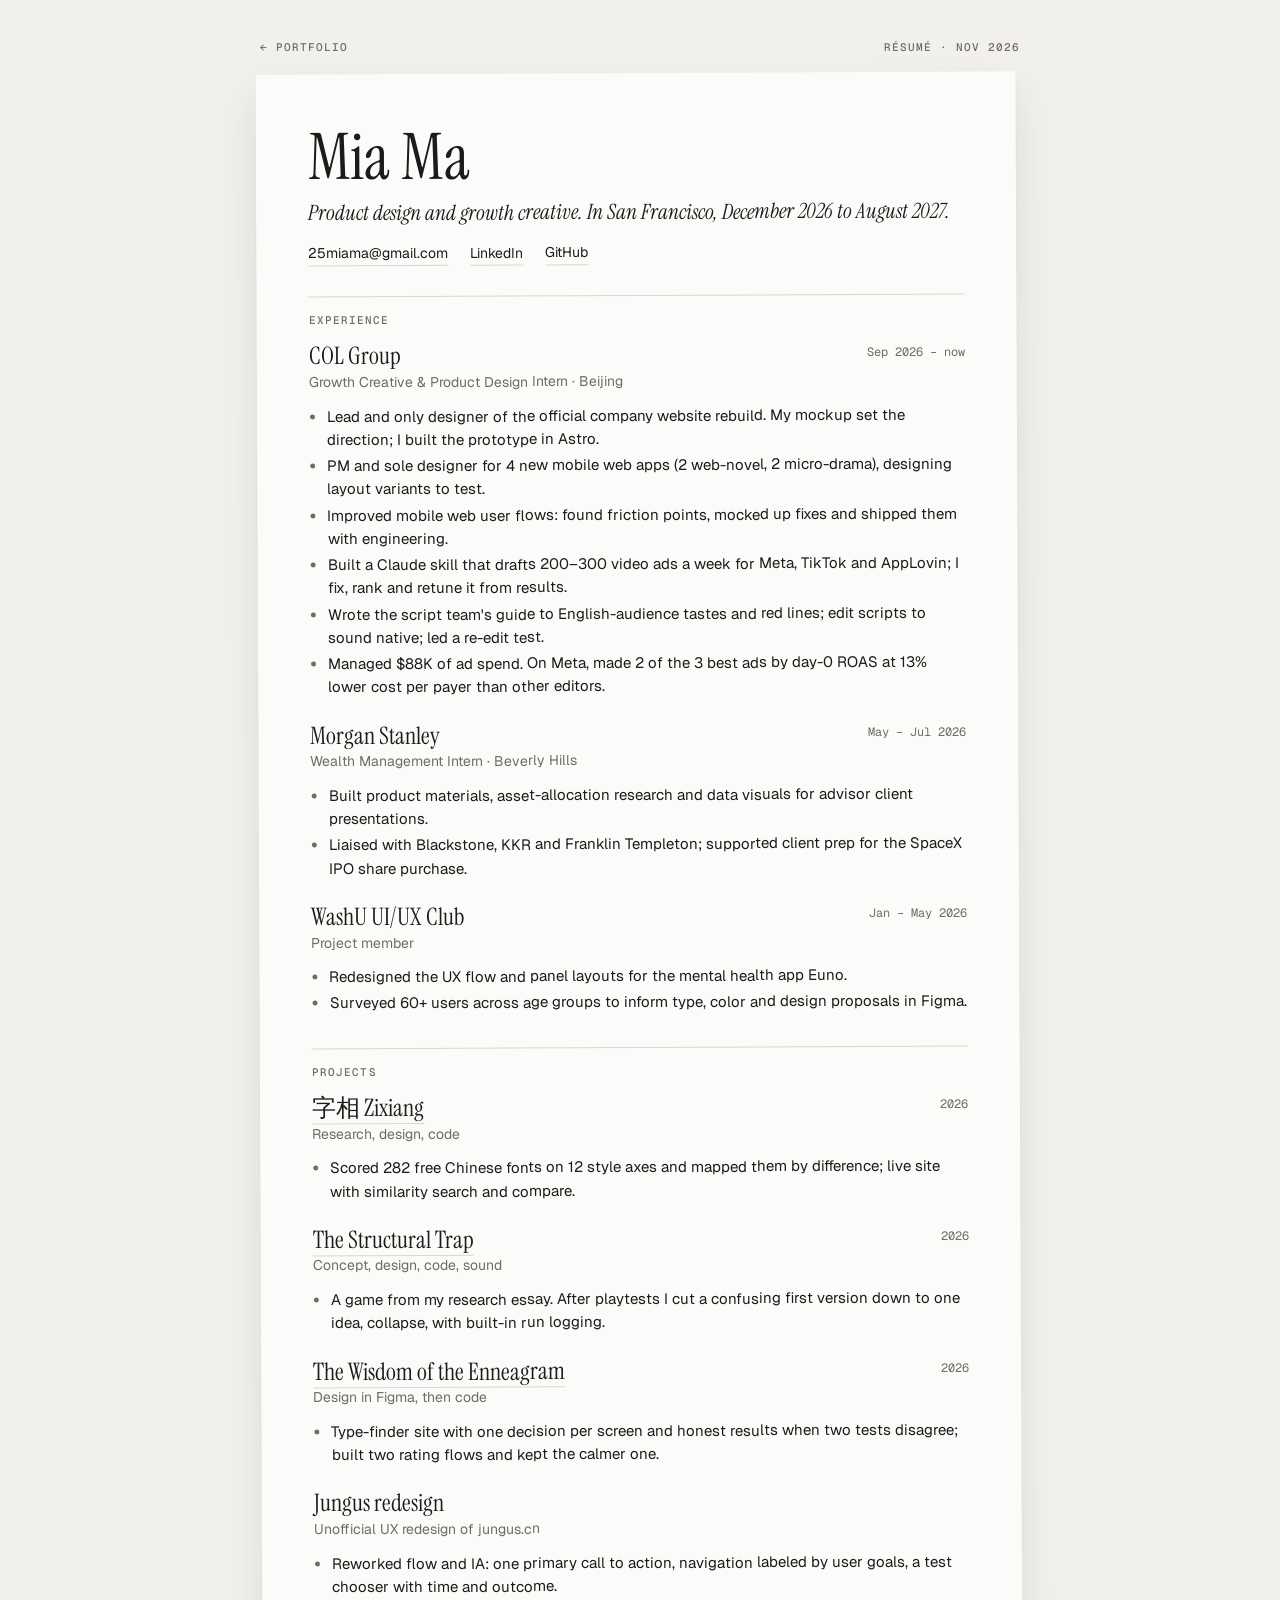
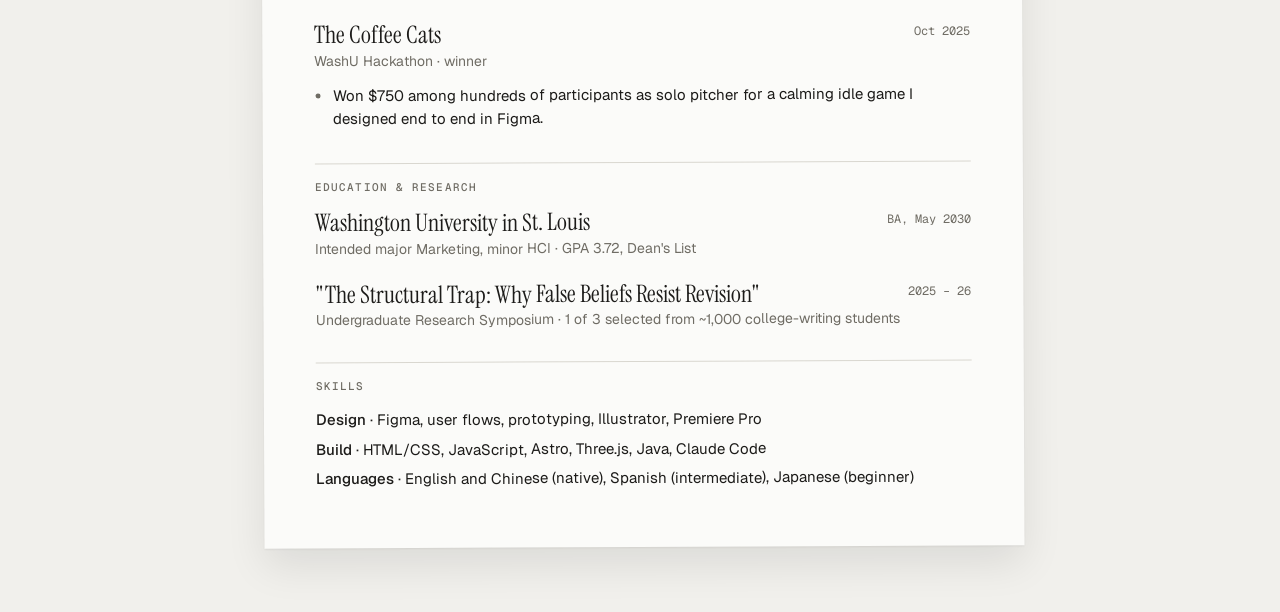
==== resume.html @ 8ecbd0fc "Add email, LinkedIn and a résumé page Co-Authored-By: Claude Opus 5.5 <noreply@anthropic.com> Claude" ====
<!doctype html>
<html lang="en">
<head>
<meta charset="utf-8">
<meta name="viewport" content="width=device-width, initial-scale=1, viewport-fit=cover">
<title>Mia Ma · Résumé</title>
<meta name="description" content="Mia Ma: product design, growth creative and web projects.">
<meta name="theme-color" content="#f1f0ec">
<link rel="icon" href="favicon.svg" type="image/svg+xml">
<link rel="preconnect" href="https://fonts.googleapis.com">
<link rel="preconnect" href="https://fonts.gstatic.com" crossorigin>
<link rel="stylesheet" href="https://fonts.googleapis.com/css2?family=Instrument+Serif:ital@0;1&family=Geist:wght@400;500&family=Geist+Mono:wght@400;500&display=swap">
<style>
/* A single print laid on the same table as the portfolio: one column, quiet, easy to scan. */
:root{
  --paper:#f1f0ec; --print:#fbfbf9; --ink:#1c1b19; --soft:#6f6c64; --hair:#d9d7d0;
  --serif:"Instrument Serif",Georgia,serif; --sans:"Geist",system-ui,-apple-system,sans-serif; --mono:"Geist Mono",ui-monospace,Menlo,monospace;
  color-scheme:light;
}
*{box-sizing:border-box}
body{margin:0;background:var(--paper);color:var(--ink);font:15px/1.55 var(--sans);-webkit-font-smoothing:antialiased;
  padding-block:40px 64px;padding-left:max(16px,env(safe-area-inset-left,0px));padding-right:max(16px,env(safe-area-inset-right,0px))}
a{color:inherit;text-decoration:none;border-bottom:1px solid var(--hair)}
a:hover{border-color:var(--ink)}
:focus-visible{outline:2px solid var(--ink);outline-offset:3px}
.mono{font:500 11px/1.4 var(--mono);letter-spacing:.09em;text-transform:uppercase;color:var(--soft)}
.top{max-width:760px;margin:0 auto 18px;display:flex;justify-content:space-between;gap:12px}
.top a{border:0}
.sheet{max-width:760px;margin:0 auto;background:var(--print);padding:clamp(22px,5vw,52px);transform:rotate(-.25deg);
  box-shadow:0 1px 2px rgba(0,0,0,.06),0 18px 40px rgba(0,0,0,.09)}
header h1{font:400 clamp(44px,8vw,64px)/1 var(--serif);margin:0 0 10px}
header .what{font:italic 400 21px/1.3 var(--serif);margin:0 0 16px;text-wrap:balance}
.contact{display:flex;flex-wrap:wrap;gap:6px 22px;font-size:14px}
section{border-top:1px solid var(--hair);margin-top:30px;padding-top:16px}
section>h2{font:500 11px/1.4 var(--mono);letter-spacing:.1em;text-transform:uppercase;color:var(--soft);margin:0 0 14px}
.item{display:grid;grid-template-columns:1fr auto;gap:2px 16px;margin-bottom:20px}
.item:last-child{margin-bottom:0}
.item h3{font:400 24px/1.15 var(--serif);margin:0;min-width:0}
.item .when{font:400 12px/2 var(--mono);color:var(--soft);white-space:nowrap;font-variant-numeric:tabular-nums}
.item .role{grid-column:1/-1;color:var(--soft);font-size:14px}
.item ul{grid-column:1/-1;margin:6px 0 0;padding-left:18px}
.item li{margin:3px 0}
.item li::marker{color:var(--soft)}
.skills p{margin:0 0 6px}
.skills b{font-weight:500}
@media (max-width:520px){.item{grid-template-columns:1fr}.item .when{line-height:1.4}}
</style>
</head>
<body>
<nav class="top"><a class="mono" href="index.html">← Portfolio</a><span class="mono">Résumé · Nov 2026</span></nav>
<article class="sheet">
  <header>
    <h1>Mia Ma</h1>
    <p class="what">Product design and growth creative. In San Francisco, December 2026 to August 2027.</p>
    <div class="contact">
      <a href="mailto:25miama@gmail.com">25miama@gmail.com</a>
      <a href="https://www.linkedin.com/in/miayma/" target="_blank" rel="noopener">LinkedIn</a>
      <a href="https://github.com/potatates" target="_blank" rel="noopener">GitHub</a>
    </div>
  </header>

  <section>
    <h2>Experience</h2>
    <div class="item">
      <h3>COL Group</h3><span class="when">Sep 2026 – now</span>
      <div class="role">Growth Creative &amp; Product Design Intern · Beijing</div>
      <ul>
        <li>Lead and only designer of the official company website rebuild. My mockup set the direction; I built the prototype in Astro.</li>
        <li>PM and sole designer for 4 new mobile web apps (2 web-novel, 2 micro-drama), designing layout variants to test.</li>
        <li>Improved mobile web user flows: found friction points, mocked up fixes and shipped them with engineering.</li>
        <li>Built a Claude skill that drafts 200–300 video ads a week for Meta, TikTok and AppLovin; I fix, rank and retune it from results.</li>
        <li>Wrote the script team's guide to English-audience tastes and red lines; edit scripts to sound native; led a re-edit test.</li>
        <li>Managed $88K of ad spend. On Meta, made 2 of the 3 best ads by day-0 ROAS at 13% lower cost per payer than other editors.</li>
      </ul>
    </div>
    <div class="item">
      <h3>Morgan Stanley</h3><span class="when">May – Jul 2026</span>
      <div class="role">Wealth Management Intern · Beverly Hills</div>
      <ul>
        <li>Built product materials, asset-allocation research and data visuals for advisor client presentations.</li>
        <li>Liaised with Blackstone, KKR and Franklin Templeton; supported client prep for the SpaceX IPO share purchase.</li>
      </ul>
    </div>
    <div class="item">
      <h3>WashU UI/UX Club</h3><span class="when">Jan – May 2026</span>
      <div class="role">Project member</div>
      <ul>
        <li>Redesigned the UX flow and panel layouts for the mental health app Euno.</li>
        <li>Surveyed 60+ users across age groups to inform type, color and design proposals in Figma.</li>
      </ul>
    </div>
  </section>

  <section>
    <h2>Projects</h2>
    <div class="item">
      <h3><a href="https://zixiangfont.com" target="_blank" rel="noopener">字相 Zixiang</a></h3><span class="when">2026</span>
      <div class="role">Research, design, code</div>
      <ul><li>Scored 282 free Chinese fonts on 12 style axes and mapped them by difference; live site with similarity search and compare.</li></ul>
    </div>
    <div class="item">
      <h3><a href="https://potatates.github.io/structural-trap/" target="_blank" rel="noopener">The Structural Trap</a></h3><span class="when">2026</span>
      <div class="role">Concept, design, code, sound</div>
      <ul><li>A game from my research essay. After playtests I cut a confusing first version down to one idea, collapse, with built-in run logging.</li></ul>
    </div>
    <div class="item">
      <h3><a href="https://potatates.github.io/enneagram/" target="_blank" rel="noopener">The Wisdom of the Enneagram</a></h3><span class="when">2026</span>
      <div class="role">Design in Figma, then code</div>
      <ul><li>Type-finder site with one decision per screen and honest results when two tests disagree; built two rating flows and kept the calmer one.</li></ul>
    </div>
    <div class="item">
      <h3>Jungus redesign</h3><span class="when"></span>
      <div class="role">Unofficial UX redesign of jungus.cn</div>
      <ul><li>Reworked flow and IA: one primary call to action, navigation labeled by user goals, a test chooser with time and outcome.</li></ul>
    </div>
    <div class="item">
      <h3>The Coffee Cats</h3><span class="when">Oct 2025</span>
      <div class="role">WashU Hackathon · winner</div>
      <ul><li>Won $750 among hundreds of participants as solo pitcher for a calming idle game I designed end to end in Figma.</li></ul>
    </div>
  </section>

  <section>
    <h2>Education &amp; research</h2>
    <div class="item">
      <h3>Washington University in St. Louis</h3><span class="when">BA, May 2030</span>
      <div class="role">Intended major Marketing, minor HCI · GPA 3.72, Dean's List</div>
    </div>
    <div class="item">
      <h3>"The Structural Trap: Why False Beliefs Resist Revision"</h3><span class="when">2025 – 26</span>
      <div class="role">Undergraduate Research Symposium · 1 of 3 selected from ~1,000 college-writing students</div>
    </div>
  </section>

  <section class="skills">
    <h2>Skills</h2>
    <p><b>Design</b> · Figma, user flows, prototyping, Illustrator, Premiere Pro</p>
    <p><b>Build</b> · HTML/CSS, JavaScript, Astro, Three.js, Java, Claude Code</p>
    <p><b>Languages</b> · English and Chinese (native), Spanish (intermediate), Japanese (beginner)</p>
  </section>
</article>
</body>
</html>
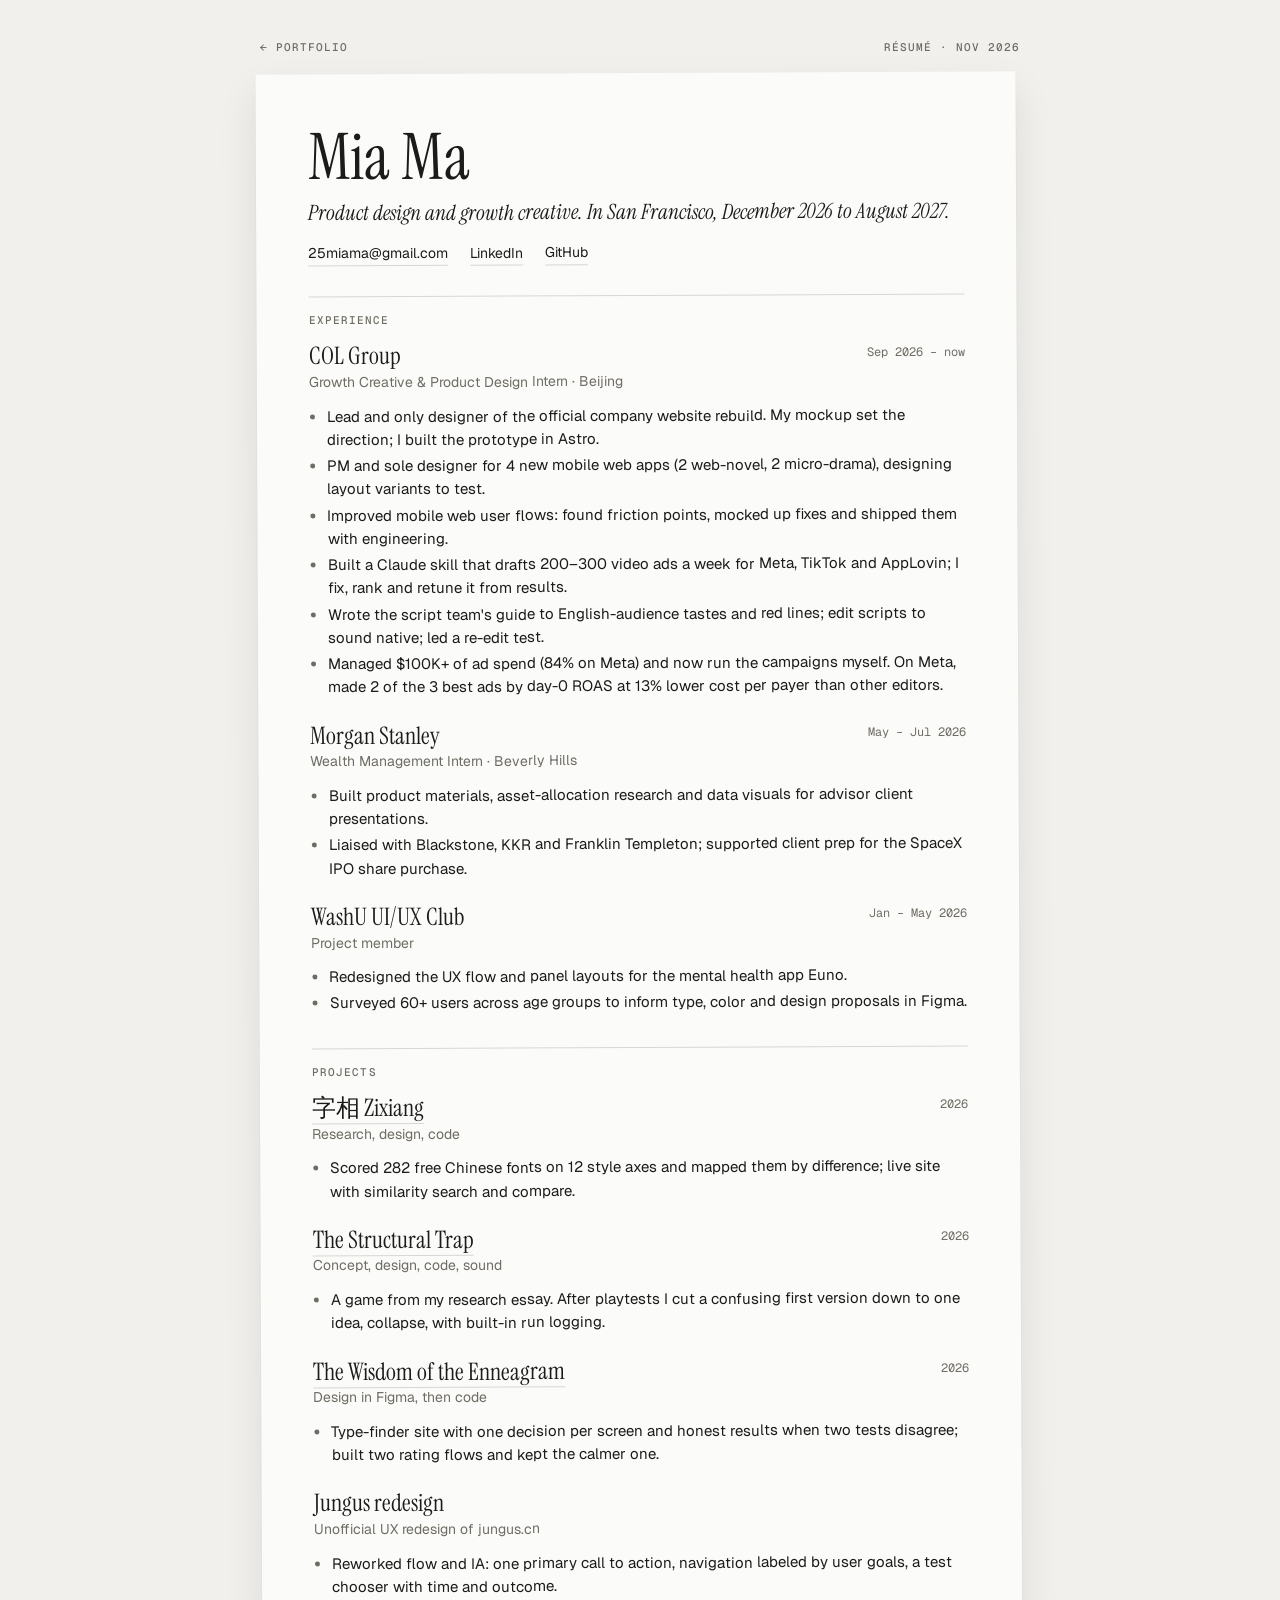
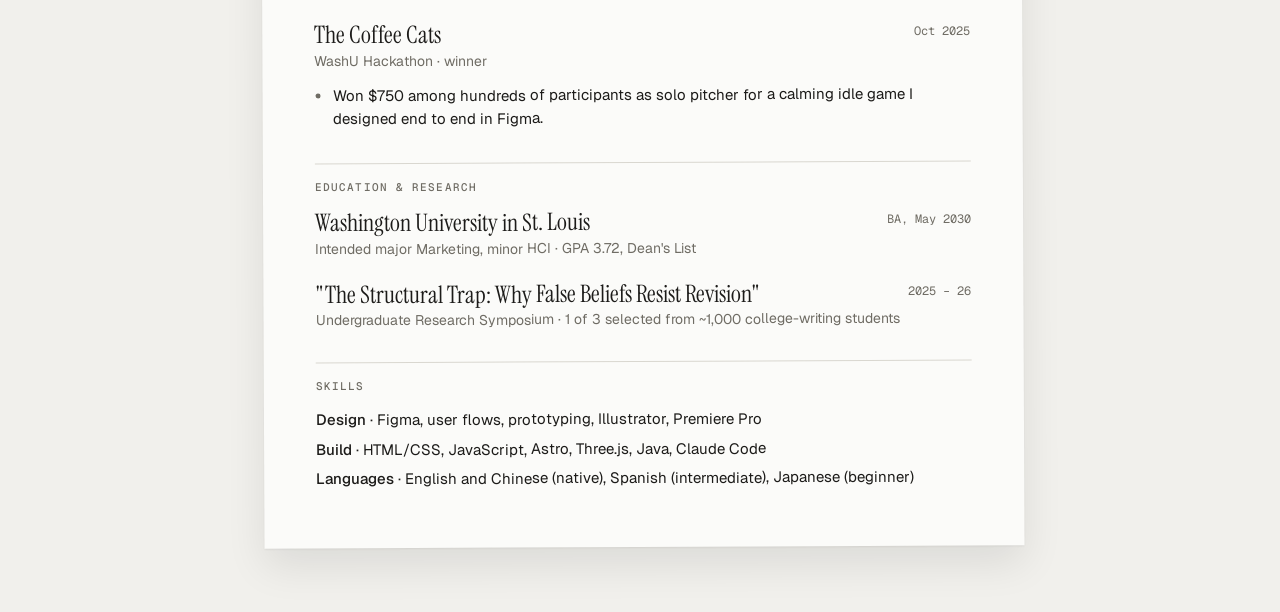
==== commit 31376ea2: "Résumé page: update ad spend to $100K+ (84% Meta), now running campaigns Co-Authored-By: Claude Opus" ====
--- a/resume.html
+++ b/resume.html
@@ -70,7 +70,7 @@
         <li>Improved mobile web user flows: found friction points, mocked up fixes and shipped them with engineering.</li>
         <li>Built a Claude skill that drafts 200–300 video ads a week for Meta, TikTok and AppLovin; I fix, rank and retune it from results.</li>
         <li>Wrote the script team's guide to English-audience tastes and red lines; edit scripts to sound native; led a re-edit test.</li>
-        <li>Managed $88K of ad spend. On Meta, made 2 of the 3 best ads by day-0 ROAS at 13% lower cost per payer than other editors.</li>
+        <li>Managed $100K+ of ad spend (84% on Meta) and now run the campaigns myself. On Meta, made 2 of the 3 best ads by day-0 ROAS at 13% lower cost per payer than other editors.</li>
       </ul>
     </div>
     <div class="item">
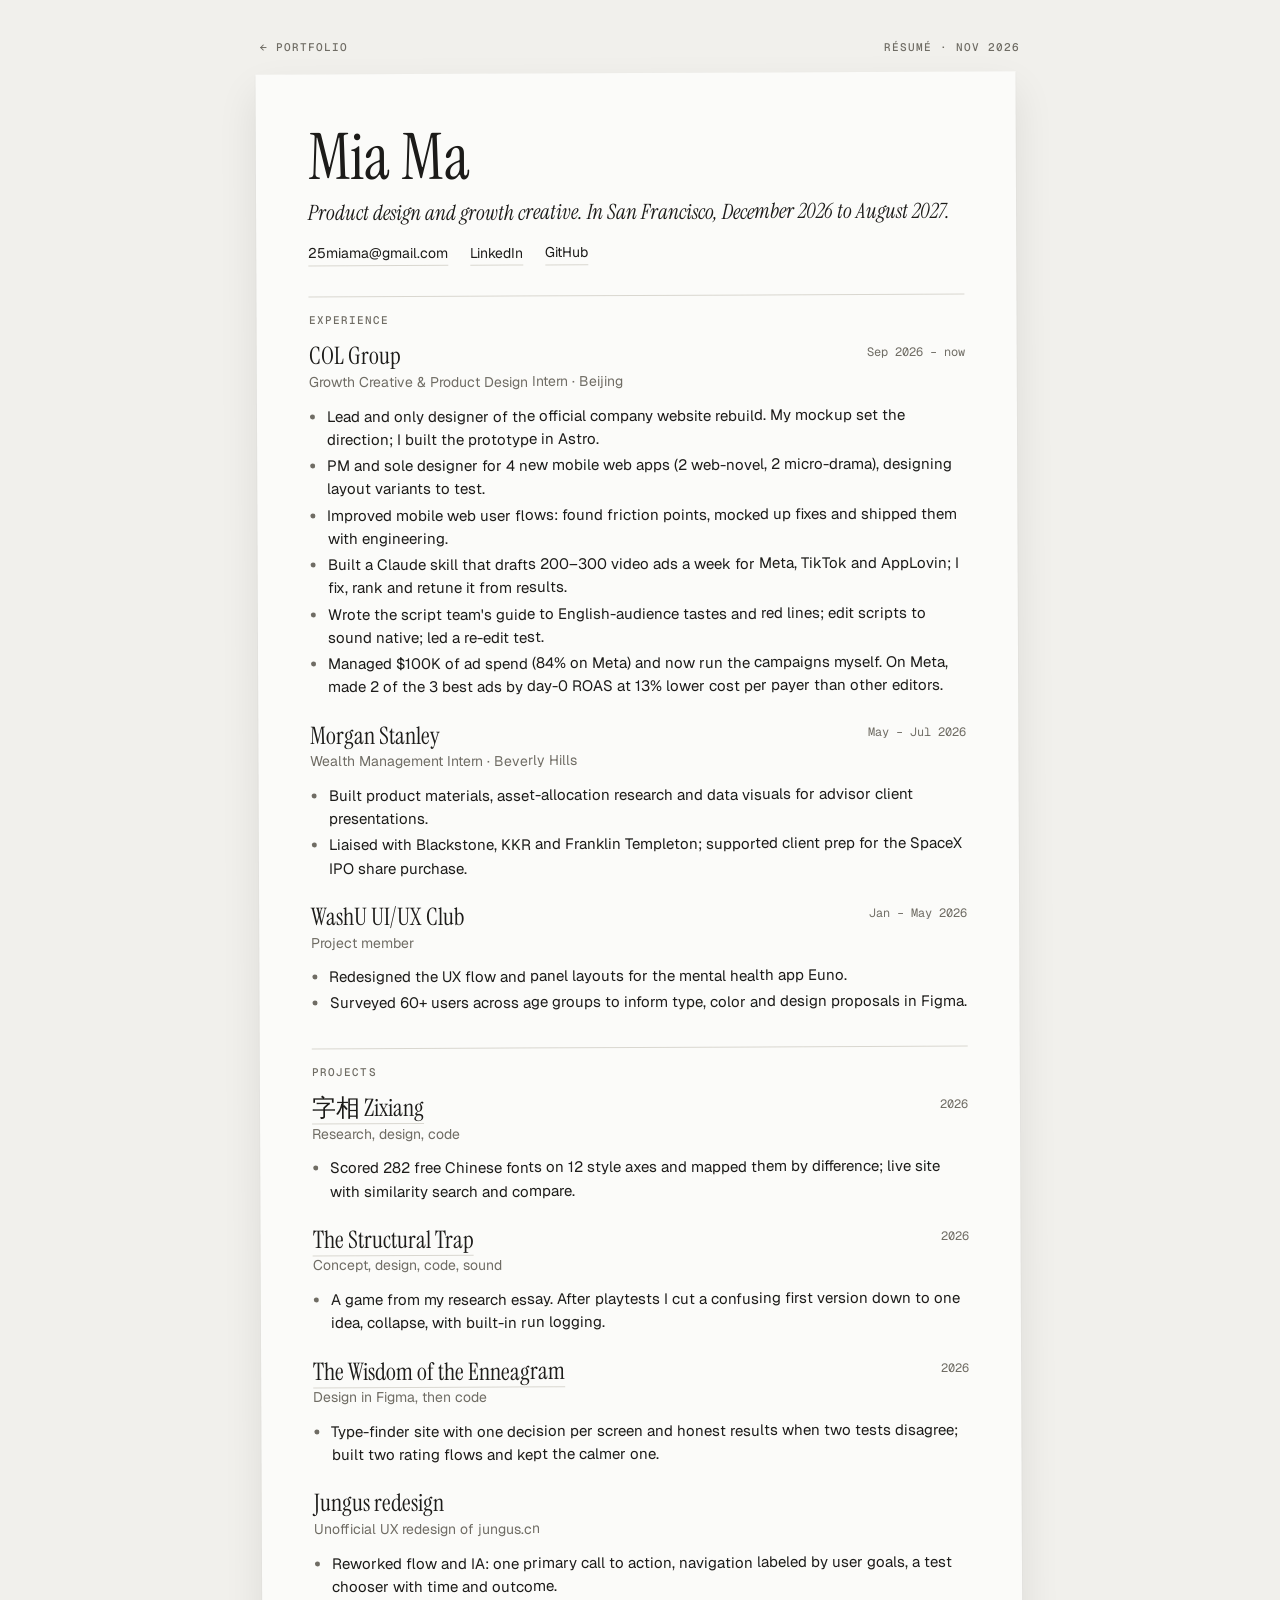
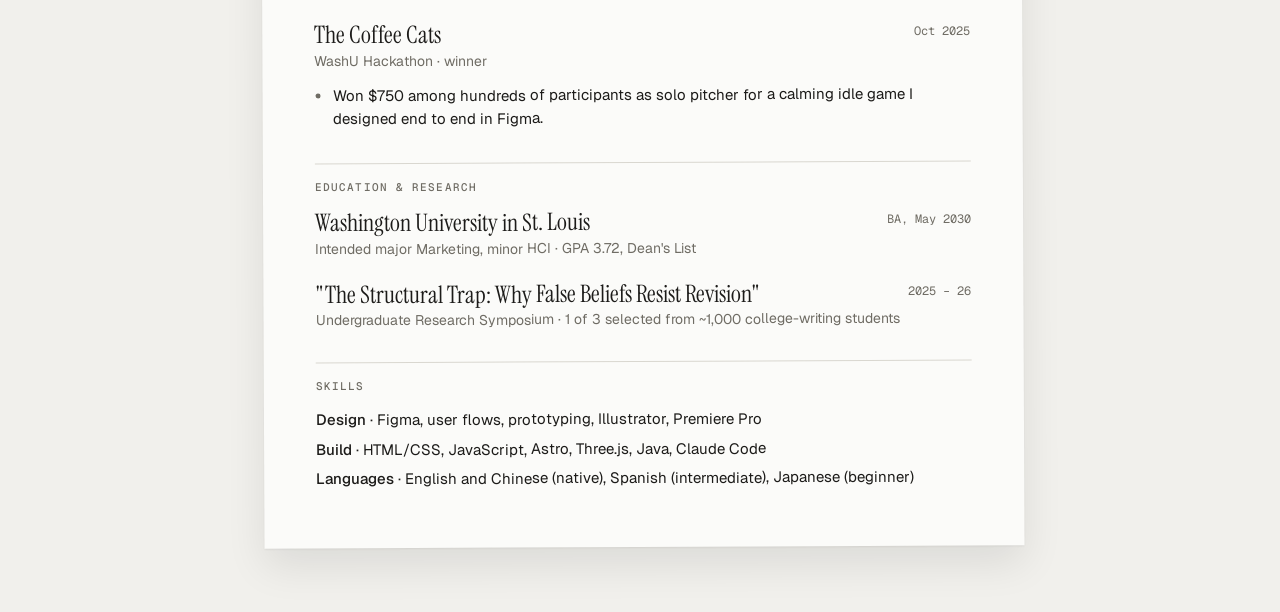
==== commit f92e7f07: "Résumé page: $100K exactly Co-Authored-By: Claude Opus 5.5 <noreply@anthropic.com> Claude-Session: h" ====
--- a/resume.html
+++ b/resume.html
@@ -70,7 +70,7 @@
         <li>Improved mobile web user flows: found friction points, mocked up fixes and shipped them with engineering.</li>
         <li>Built a Claude skill that drafts 200–300 video ads a week for Meta, TikTok and AppLovin; I fix, rank and retune it from results.</li>
         <li>Wrote the script team's guide to English-audience tastes and red lines; edit scripts to sound native; led a re-edit test.</li>
-        <li>Managed $100K+ of ad spend (84% on Meta) and now run the campaigns myself. On Meta, made 2 of the 3 best ads by day-0 ROAS at 13% lower cost per payer than other editors.</li>
+        <li>Managed $100K of ad spend (84% on Meta) and now run the campaigns myself. On Meta, made 2 of the 3 best ads by day-0 ROAS at 13% lower cost per payer than other editors.</li>
       </ul>
     </div>
     <div class="item">
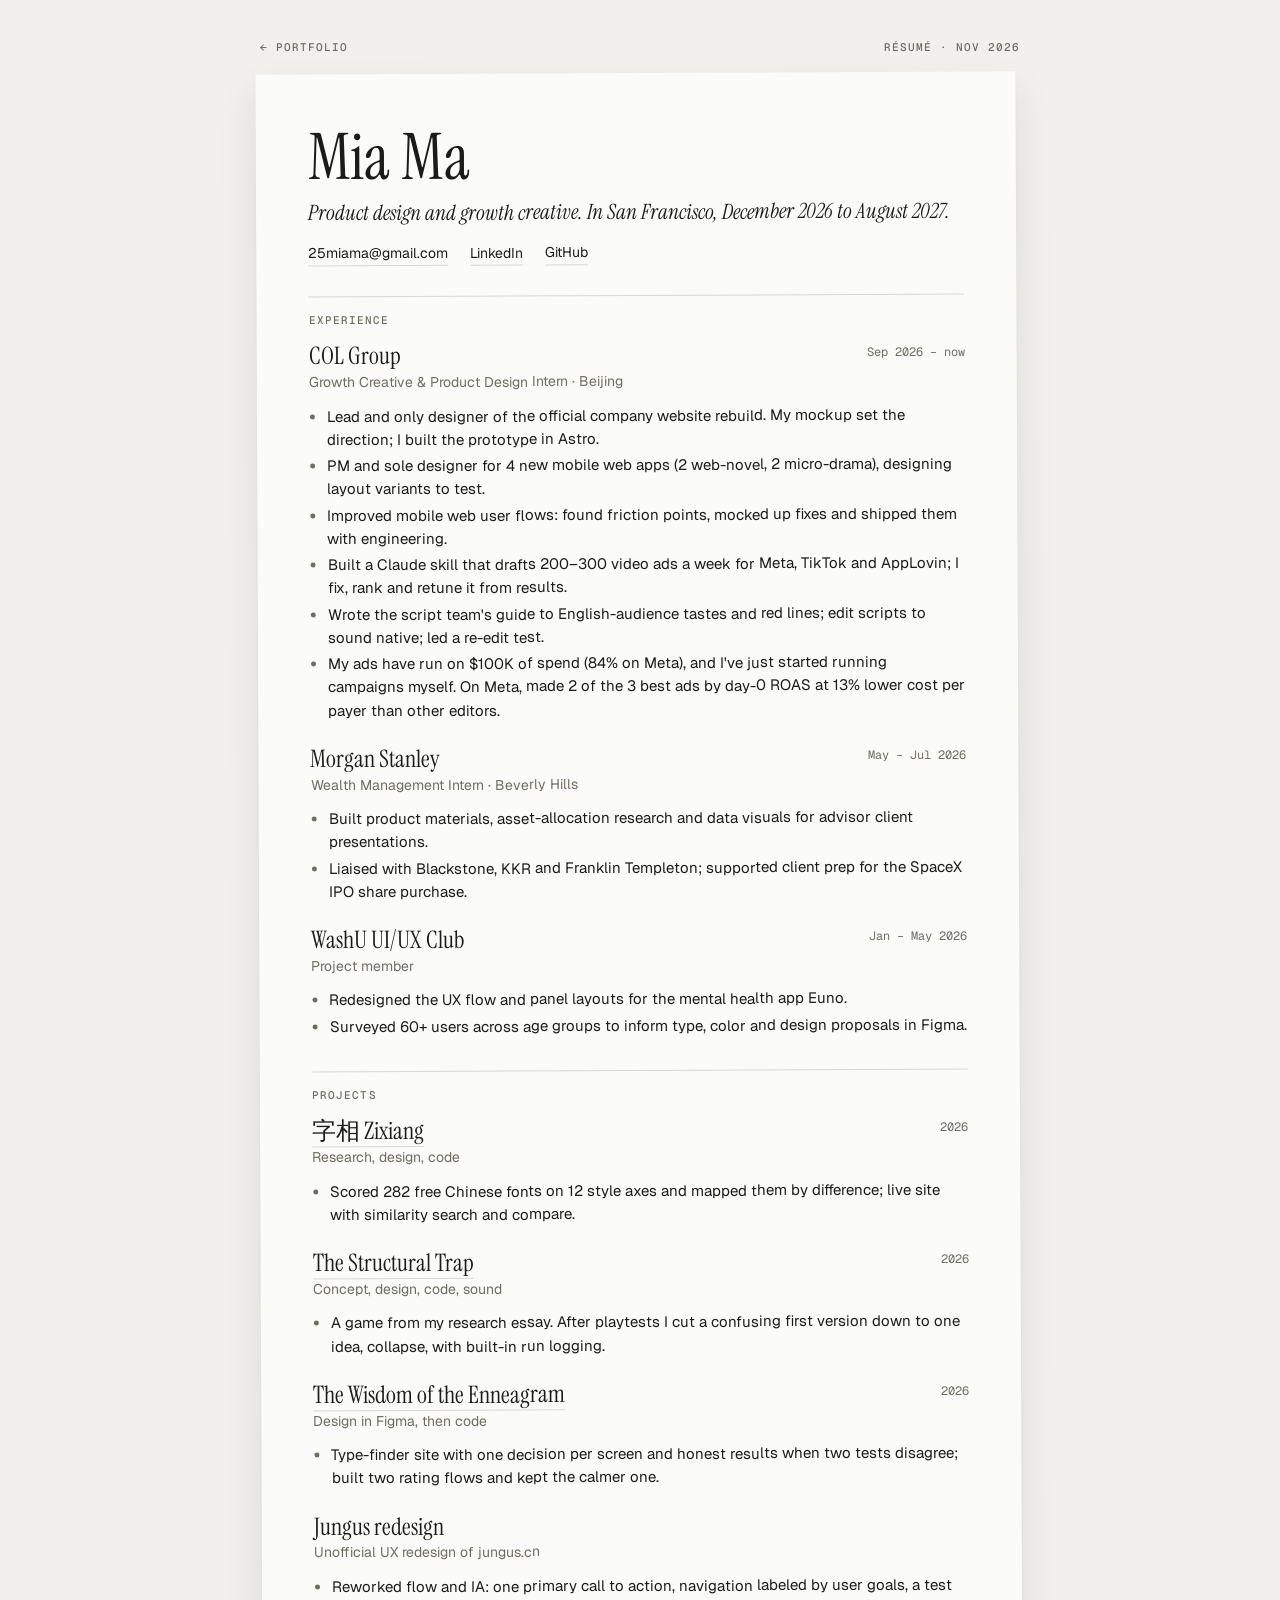
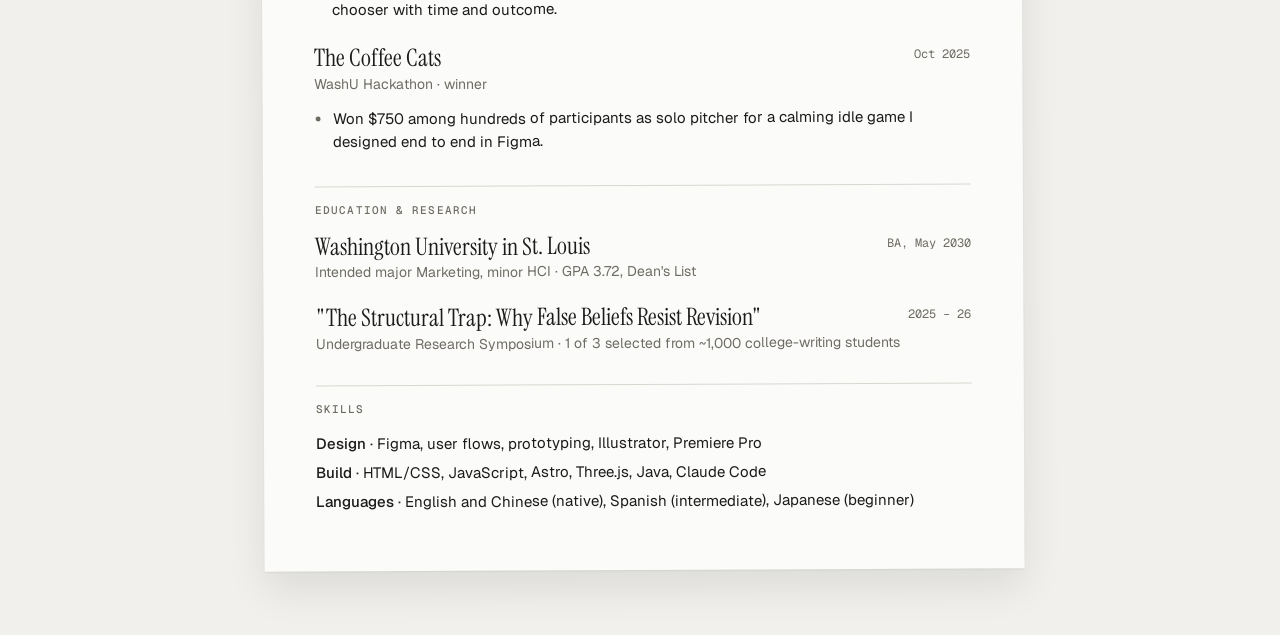
==== commit 02ec676f: "Résumé: $100K is spend behind my ads; campaigns just started Co-Authored-By: Claude Opus 5.5 <norepl" ====
--- a/resume.html
+++ b/resume.html
@@ -70,7 +70,7 @@
         <li>Improved mobile web user flows: found friction points, mocked up fixes and shipped them with engineering.</li>
         <li>Built a Claude skill that drafts 200–300 video ads a week for Meta, TikTok and AppLovin; I fix, rank and retune it from results.</li>
         <li>Wrote the script team's guide to English-audience tastes and red lines; edit scripts to sound native; led a re-edit test.</li>
-        <li>Managed $100K of ad spend (84% on Meta) and now run the campaigns myself. On Meta, made 2 of the 3 best ads by day-0 ROAS at 13% lower cost per payer than other editors.</li>
+        <li>My ads have run on $100K of spend (84% on Meta), and I've just started running campaigns myself. On Meta, made 2 of the 3 best ads by day-0 ROAS at 13% lower cost per payer than other editors.</li>
       </ul>
     </div>
     <div class="item">
